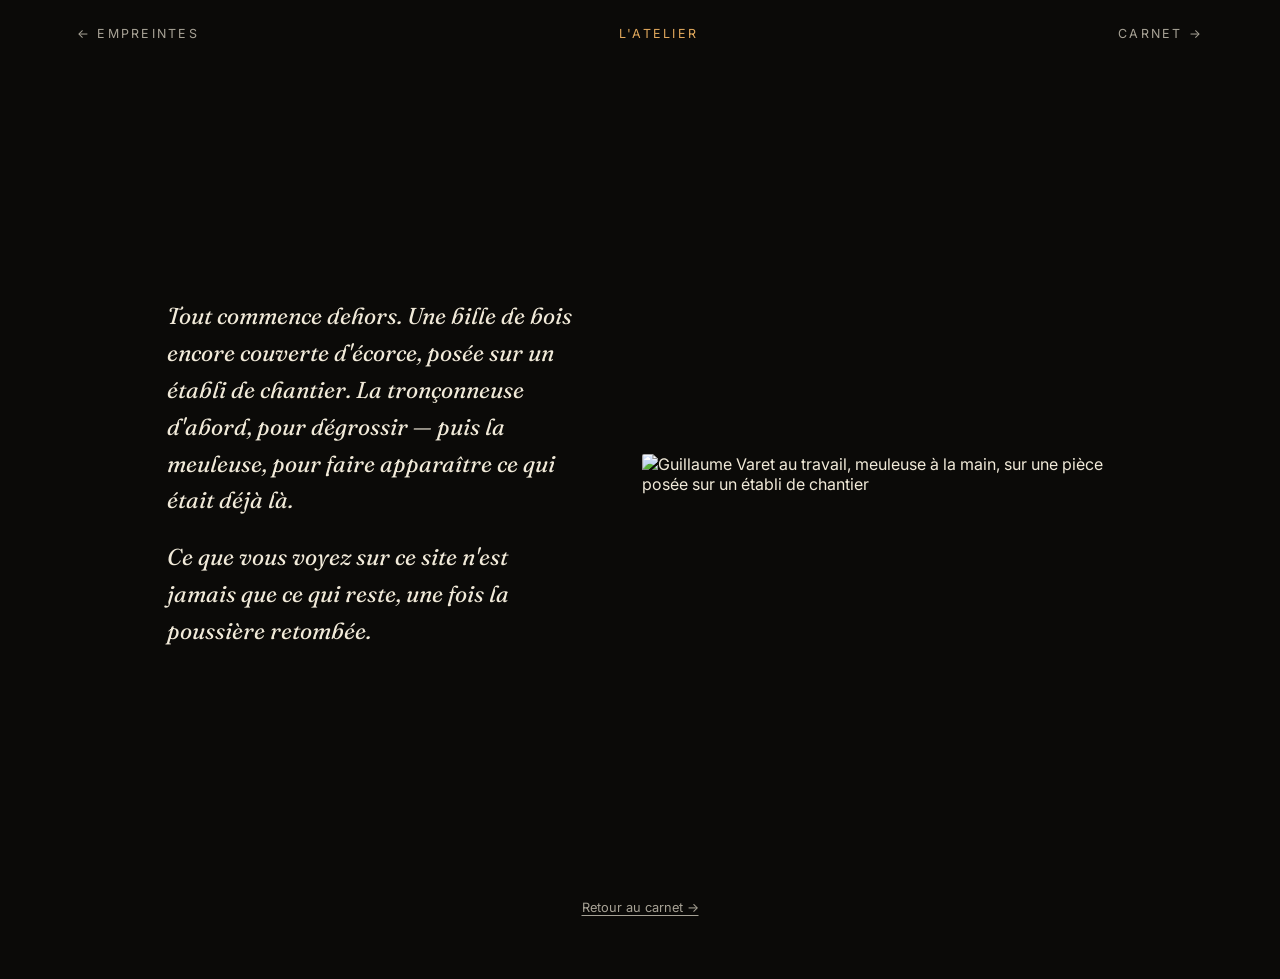
==== atelier.html @ 839ac5d3 "2115" ====
<!DOCTYPE html>
<html lang="fr">
<head>
<meta charset="UTF-8">
<meta name="viewport" content="width=device-width, initial-scale=1.0">
<title>L'atelier — Guillaume Varet</title>
<link rel="preconnect" href="https://fonts.googleapis.com">
<link rel="preconnect" href="https://fonts.gstatic.com" crossorigin>
<link href="https://fonts.googleapis.com/css2?family=Fraunces:ital,opsz,wght@0,9..144,400;1,9..144,500;1,9..144,600&family=Inter:wght@400;500&display=swap" rel="stylesheet">
<link rel="stylesheet" href="css/style.css">
</head>
<body>

<nav class="top-nav">
  <a href="empreintes.html">&larr; Empreintes</a>
  <a class="current">L'atelier</a>
  <a href="index.html">Carnet &rarr;</a>
</nav>

<main class="atelier">
  <div class="atelier-text">
    <p>Tout commence dehors. Une bille de bois encore couverte d'écorce, posée sur un établi de chantier. La tronçonneuse d'abord, pour dégrossir — puis la meuleuse, pour faire apparaître ce qui était déjà là.</p>
    <br>
    <p>Ce que vous voyez sur ce site n'est jamais que ce qui reste, une fois la poussière retombée.</p>
  </div>
  <div class="atelier-img">
    <img src="images/atelier/etabli.jpg" alt="Guillaume Varet au travail, meuleuse à la main, sur une pièce posée sur un établi de chantier">
  </div>
</main>

<p class="page-footer"><a href="index.html">Retour au carnet &rarr;</a></p>

</body>
</html>
---- css/style.css ----
:root{
  --ink-black: #0b0a08;
  --ink-soft: #131110;
  --ember: #c9883f;
  --ember-bright: #e0a85c;
  --cream: #f1ead9;
  --cream-dim: rgba(241,234,217,0.68);
  --cream-faint: rgba(241,234,217,0.4);
}

*{ margin:0; padding:0; box-sizing:border-box; }

html, body{ height:100%; background:var(--ink-black); }

body{
  font-family:'Inter', sans-serif;
  color: var(--cream);
}

a{ color:inherit; }

/* ---------- Top nav (gallery + atelier pages) ---------- */

.top-nav{
  position: fixed;
  top: 0; left: 0; right: 0;
  z-index: 30;
  display: flex;
  align-items: center;
  justify-content: space-between;
  padding: 1.6rem 6vw;
  font-family:'Inter', sans-serif;
  font-size: 0.78rem;
  letter-spacing: 0.18em;
  text-transform: uppercase;
}

.top-nav a{
  text-decoration: none;
  color: var(--cream-dim);
  transition: color 0.25s ease;
}

.top-nav a:hover{ color: var(--ember-bright); }

.top-nav .current{ color: var(--ember-bright); }

/* ---------- Hero (index only) ---------- */

.hero{
  position:relative;
  height:100vh;
  width:100vw;
  display:flex;
  align-items:flex-end;
}

.hero-img{
  position:absolute;
  inset:0;
  width:100%;
  height:100%;
  object-fit:cover;
  object-position:55% 30%;
}

.overlay{
  position:absolute;
  inset:0;
  background:
    linear-gradient(to top, rgba(11,10,8,0.96) 0%, rgba(11,10,8,0.55) 28%, rgba(11,10,8,0.05) 55%, rgba(11,10,8,0.25) 100%);
}

.hero-content{
  position:relative;
  z-index:2;
  padding: 0 6vw 8vh;
  max-width: 900px;
  opacity:0;
  transform: translateY(14px);
  animation: rise 1.1s ease-out 0.2s forwards;
}

.eyebrow{
  font-family:'Inter', sans-serif;
  font-weight:500;
  font-size: clamp(0.7rem, 1.1vw, 0.85rem);
  letter-spacing: 0.32em;
  text-transform: uppercase;
  color: var(--ember-bright);
  margin-bottom: 0.9rem;
}

.name{
  font-family:'Fraunces', serif;
  font-style: italic;
  font-weight: 500;
  font-size: clamp(2.6rem, 8.5vw, 6.2rem);
  line-height: 0.98;
  color: var(--cream);
  letter-spacing: -0.01em;
}

.medium{
  margin-top: 1.1rem;
  font-family:'Fraunces', serif;
  font-weight: 400;
  font-size: clamp(1rem, 1.6vw, 1.25rem);
  color: var(--cream-dim);
  letter-spacing: 0.01em;
}

.medium::before{
  content:"";
  display:inline-block;
  width: 28px;
  height: 1px;
  background: var(--ember);
  margin-right: 0.8em;
  vertical-align: middle;
}

@keyframes rise{
  to{ opacity:1; transform: translateY(0); }
}

@media (max-width: 600px){
  .hero-content{ padding: 0 7vw 9vh; }
}

/* ---------- Entrance (table of contents, on index) ---------- */

.entrance{
  padding: 7rem 6vw 8rem;
  max-width: 1100px;
  margin: 0 auto;
}

.entrance-eyebrow{
  font-family:'Inter', sans-serif;
  font-size: 0.78rem;
  letter-spacing: 0.28em;
  text-transform: uppercase;
  color: var(--ember-bright);
  margin-bottom: 2.2rem;
}

.toc{
  display: grid;
  gap: 0;
  border-top: 1px solid rgba(241,234,217,0.14);
}

.toc-item{
  display: flex;
  align-items: baseline;
  justify-content: space-between;
  gap: 2rem;
  padding: 2.1rem 0;
  border-bottom: 1px solid rgba(241,234,217,0.14);
  text-decoration: none;
  transition: padding-left 0.35s ease;
}

.toc-item:hover{ padding-left: 0.8rem; }

.toc-title{
  font-family:'Fraunces', serif;
  font-style: italic;
  font-weight: 500;
  font-size: clamp(1.7rem, 4vw, 2.6rem);
  color: var(--cream);
  white-space: nowrap;
}

.toc-deck{
  font-family:'Inter', sans-serif;
  font-size: 0.92rem;
  line-height: 1.5;
  color: var(--cream-dim);
  text-align: right;
  max-width: 38ch;
}

.toc-item:hover .toc-title{ color: var(--ember-bright); }

@media (max-width: 640px){
  .toc-item{ flex-direction: column; align-items: flex-start; gap: 0.6rem; }
  .toc-deck{ text-align: left; }
}

/* ---------- Carnet (page-turner for galleries) ---------- */

.carnet{
  min-height: 100vh;
  display: flex;
  flex-direction: column;
  justify-content: center;
  padding: 9rem 6vw 6rem;
  max-width: 1280px;
  margin: 0 auto;
}

.spread{
  display: none;
  animation: spread-in 0.6s ease;
}

.spread.is-active{ display: block; }

@keyframes spread-in{
  from{ opacity: 0; transform: translateY(10px); }
  to{ opacity: 1; transform: translateY(0); }
}

.spread-images{
  display: grid;
  grid-template-columns: 1fr;
  gap: 1.4rem;
  margin-bottom: 2.2rem;
}

.spread-images.has-two{
  grid-template-columns: 1fr 1fr;
}

.spread-images img{
  width: 100%;
  height: min(62vh, 560px);
  object-fit: cover;
  border-radius: 2px;
  display: block;
}

.spread.is-intro .spread-images{ display: none; }

.spread-text{
  max-width: 62ch;
}

.spread.is-intro .spread-text{
  max-width: 56ch;
}

.spread-text p{
  font-family:'Fraunces', serif;
  font-style: italic;
  font-size: clamp(1.05rem, 1.6vw, 1.4rem);
  line-height: 1.55;
  color: var(--cream);
}

.spread.is-intro .spread-text p{
  font-size: clamp(1.3rem, 2.4vw, 1.9rem);
}

@media (max-width: 720px){
  .spread-images.has-two{ grid-template-columns: 1fr; }
  .spread-images img{ height: 46vh; }
}

/* ---------- Carnet controls ---------- */

.carnet-controls{
  display: flex;
  align-items: center;
  gap: 1.4rem;
  margin-top: 3rem;
}

.carnet-btn{
  width: 46px;
  height: 46px;
  border-radius: 50%;
  border: 1px solid var(--cream-faint);
  background: transparent;
  color: var(--cream);
  font-size: 1.1rem;
  cursor: pointer;
  display: flex;
  align-items: center;
  justify-content: center;
  transition: border-color 0.25s ease, color 0.25s ease;
}

.carnet-btn:hover{ border-color: var(--ember-bright); color: var(--ember-bright); }

.carnet-btn:disabled{ opacity: 0.25; cursor: default; }
.carnet-btn:disabled:hover{ border-color: var(--cream-faint); color: var(--cream); }

.carnet-count{
  font-family:'Inter', sans-serif;
  font-size: 0.8rem;
  letter-spacing: 0.1em;
  color: var(--cream-dim);
  min-width: 4ch;
}

@media (prefers-reduced-motion: reduce){
  .spread{ animation: none; }
}

/* ---------- Atelier page ---------- */

.atelier{
  min-height: 100vh;
  display: flex;
  align-items: center;
  padding: 9rem 6vw 6rem;
  max-width: 1100px;
  margin: 0 auto;
  gap: 4rem;
}

.atelier-text{ flex: 1 1 360px; max-width: 50ch; }

.atelier-text p{
  font-family:'Fraunces', serif;
  font-style: italic;
  font-size: clamp(1.15rem, 1.8vw, 1.5rem);
  line-height: 1.6;
  color: var(--cream);
}

.atelier-img{ flex: 1 1 420px; }

.atelier-img img{
  width: 100%;
  border-radius: 2px;
  display: block;
}

@media (max-width: 860px){
  .atelier{ flex-direction: column; padding-top: 7.5rem; }
}

/* ---------- Footer nav (bottom of gallery / atelier pages) ---------- */

.page-footer{
  text-align: center;
  padding: 0 6vw 4rem;
  font-family:'Inter', sans-serif;
  font-size: 0.8rem;
  color: var(--cream-faint);
}

.page-footer a{
  text-decoration: underline;
  text-underline-offset: 3px;
  color: var(--cream-dim);
}

.page-footer a:hover{ color: var(--ember-bright); }
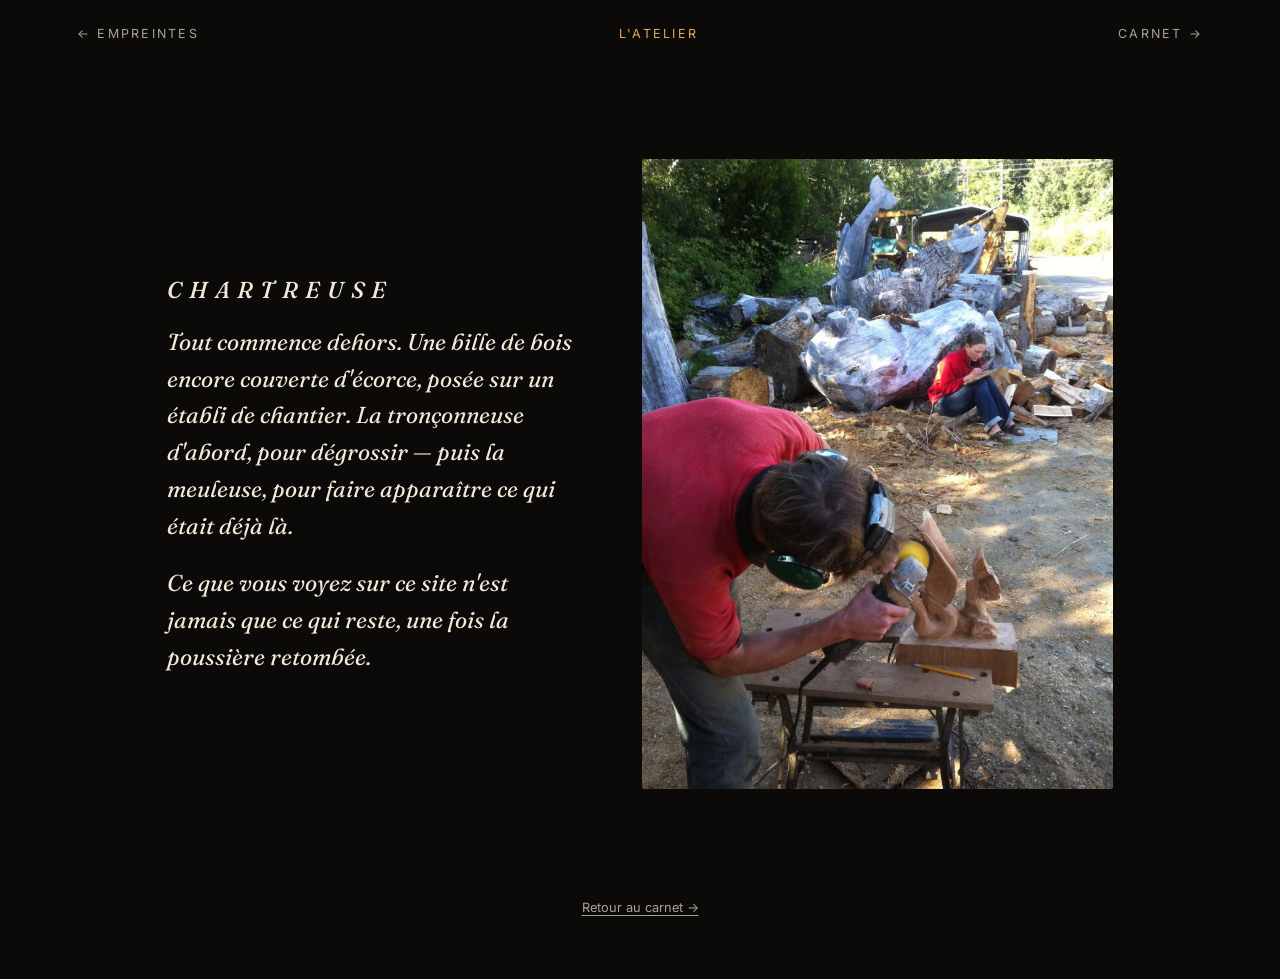
==== commit 9daa1c2e: "2122" ====
--- a/atelier.html
+++ b/atelier.html
@@ -19,6 +19,7 @@
 
 <main class="atelier">
   <div class="atelier-text">
+    <p class="eyebrow">Chartreuse</p>
     <p>Tout commence dehors. Une bille de bois encore couverte d'écorce, posée sur un établi de chantier. La tronçonneuse d'abord, pour dégrossir — puis la meuleuse, pour faire apparaître ce qui était déjà là.</p>
     <br>
     <p>Ce que vous voyez sur ce site n'est jamais que ce qui reste, une fois la poussière retombée.</p>
--- a/css/style.css
+++ b/css/style.css
@@ -120,6 +120,47 @@
   vertical-align: middle;
 }
 
+.hero-nav{
+  margin-top: 2.4rem;
+  display: flex;
+  align-items: baseline;
+  gap: 1.1rem;
+  flex-wrap: wrap;
+}
+
+.hero-nav a{
+  font-family:'Fraunces', serif;
+  font-style: italic;
+  font-weight: 500;
+  font-size: clamp(1.05rem, 2vw, 1.5rem);
+  color: var(--cream);
+  text-decoration: none;
+  position: relative;
+  padding-bottom: 3px;
+  transition: color 0.3s ease;
+}
+
+.hero-nav a::after{
+  content:"";
+  position: absolute;
+  left: 0; bottom: -1px;
+  width: 0;
+  height: 1px;
+  background: var(--ember-bright);
+  transition: width 0.4s cubic-bezier(.2,.7,.2,1);
+}
+
+.hero-nav a:hover{ color: var(--ember-bright); }
+.hero-nav a:hover::after{ width: 100%; }
+
+.hero-nav .sep{
+  font-family:'Fraunces', serif;
+  font-style: italic;
+  color: var(--ember);
+  opacity: 0.65;
+  font-size: 1.1rem;
+}
+
 @keyframes rise{
   to{ opacity:1; transform: translateY(0); }
 }
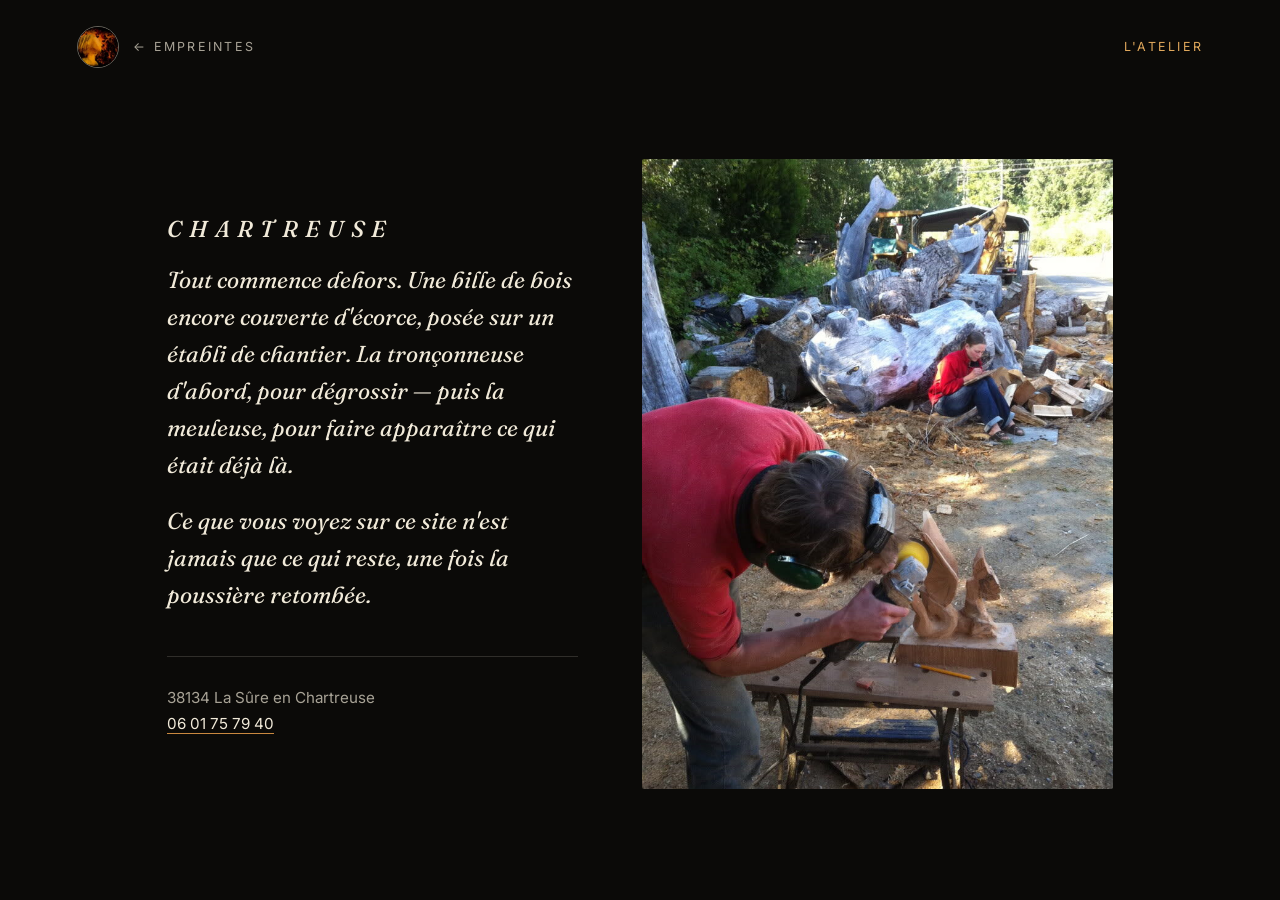
==== commit 357d55a6: "2150" ====
--- a/atelier.html
+++ b/atelier.html
@@ -11,10 +11,14 @@
 </head>
 <body>
 
+<div class="bg-texture" aria-hidden="true"></div>
+
 <nav class="top-nav">
-  <a href="empreintes.html">&larr; Empreintes</a>
+  <div class="top-nav-side">
+    <a class="nav-icon" href="index.html" aria-label="Retour au carnet"><img src="images/nav-icon.jpg" alt=""></a>
+    <a href="empreintes.html">&larr; Empreintes</a>
+  </div>
   <a class="current">L'atelier</a>
-  <a href="index.html">Carnet &rarr;</a>
 </nav>
 
 <main class="atelier">
@@ -23,13 +27,20 @@
     <p>Tout commence dehors. Une bille de bois encore couverte d'écorce, posée sur un établi de chantier. La tronçonneuse d'abord, pour dégrossir — puis la meuleuse, pour faire apparaître ce qui était déjà là.</p>
     <br>
     <p>Ce que vous voyez sur ce site n'est jamais que ce qui reste, une fois la poussière retombée.</p>
+
+    <div class="contact-block">
+      <p>
+        38134 La Sûre&nbsp;en&nbsp;Chartreuse<br>
+        <a href="tel:0601757940">06 01 75 79 40</a>
+      </p>
+    </div>
   </div>
   <div class="atelier-img">
-    <img src="images/atelier/etabli.jpg" alt="Guillaume Varet au travail, meuleuse à la main, sur une pièce posée sur un établi de chantier">
+    <div class="spread-img-wrap" style="height: min(70vh, 640px);">
+      <img src="images/atelier/etabli.jpg" alt="Guillaume Varet au travail, meuleuse à la main, sur une pièce posée sur un établi de chantier">
+    </div>
   </div>
 </main>
 
-<p class="page-footer"><a href="index.html">Retour au carnet &rarr;</a></p>
-
 </body>
 </html>
--- a/css/style.css
+++ b/css/style.css
@@ -45,6 +45,62 @@
 
 .top-nav .current{ color: var(--ember-bright); }
 
+.nav-icon{
+  width: 42px;
+  height: 42px;
+  border-radius: 50%;
+  overflow: hidden;
+  border: 1.5px solid var(--cream-faint);
+  flex-shrink: 0;
+  transition: border-color 0.3s ease, transform 0.3s ease;
+}
+
+.nav-icon img{
+  width: 100%;
+  height: 100%;
+  object-fit: cover;
+  display: block;
+}
+
+.nav-icon:hover{
+  border-color: var(--ember-bright);
+  transform: scale(1.08) rotate(-6deg);
+}
+
+.top-nav-side{
+  display: flex;
+  align-items: center;
+  gap: 0.9rem;
+}
+
+/* ---------- Ambient background texture (non-hero pages) ---------- */
+
+.bg-texture{
+  position: fixed;
+  inset: 0;
+  z-index: -1;
+  background: url('../images/bg-texture.jpg') center / cover no-repeat;
+  animation: bg-drift 40s ease-in-out infinite alternate;
+}
+
+.bg-texture::after{
+  content:"";
+  position:absolute;
+  inset:0;
+  background:
+    radial-gradient(ellipse at 30% 20%, rgba(11,10,8,0.55), rgba(11,10,8,0.93) 65%),
+    rgba(11,10,8,0.55);
+}
+
+@keyframes bg-drift{
+  from{ transform: scale(1.06) translate(0,0); }
+  to{ transform: scale(1.14) translate(-1.5%, -1%); }
+}
+
+@media (prefers-reduced-motion: reduce){
+  .bg-texture{ animation: none; }
+}
+
 /* ---------- Hero (index only) ---------- */
 
 .hero{
@@ -244,14 +300,21 @@
 
 .spread{
   display: none;
-  animation: spread-in 0.6s ease;
 }
 
 .spread.is-active{ display: block; }
 
-@keyframes spread-in{
-  from{ opacity: 0; transform: translateY(10px); }
-  to{ opacity: 1; transform: translateY(0); }
+.spread.enter-next{ animation: spread-in-next 0.65s cubic-bezier(.2,.7,.2,1); }
+.spread.enter-prev{ animation: spread-in-prev 0.65s cubic-bezier(.2,.7,.2,1); }
+
+@keyframes spread-in-next{
+  from{ opacity: 0; transform: translateX(36px); }
+  to{ opacity: 1; transform: translateX(0); }
+}
+
+@keyframes spread-in-prev{
+  from{ opacity: 0; transform: translateX(-36px); }
+  to{ opacity: 1; transform: translateX(0); }
 }
 
 .spread-images{
@@ -265,12 +328,23 @@
   grid-template-columns: 1fr 1fr;
 }
 
-.spread-images img{
+.spread-img-wrap{
+  overflow: hidden;
+  border-radius: 2px;
+  height: min(62vh, 560px);
+}
+
+.spread-img-wrap img{
   width: 100%;
-  height: min(62vh, 560px);
+  height: 100%;
   object-fit: cover;
-  border-radius: 2px;
   display: block;
+  animation: ken-burns 14s ease-out forwards;
+}
+
+@keyframes ken-burns{
+  from{ transform: scale(1.07); }
+  to{ transform: scale(1); }
 }
 
 .spread.is-intro .spread-images{ display: none; }
@@ -339,6 +413,8 @@
 
 @media (prefers-reduced-motion: reduce){
   .spread{ animation: none; }
+  .spread.enter-next, .spread.enter-prev{ animation: none; }
+  .spread-images img{ animation: none; }
 }
 
 /* ---------- Atelier page ---------- */
@@ -363,13 +439,30 @@
   color: var(--cream);
 }
 
+.contact-block{
+  margin-top: 2.6rem;
+  padding-top: 1.8rem;
+  border-top: 1px solid rgba(241,234,217,0.16);
+}
+
+.contact-block p{
+  font-family:'Inter', sans-serif;
+  font-style: normal;
+  font-size: 0.95rem;
+  line-height: 1.7;
+  color: var(--cream-dim);
+}
+
+.contact-block a{
+  color: var(--cream);
+  text-decoration: none;
+  border-bottom: 1px solid var(--ember);
+  transition: color 0.25s ease, border-color 0.25s ease;
+}
+
+.contact-block a:hover{ color: var(--ember-bright); border-color: var(--ember-bright); }
+
 .atelier-img{ flex: 1 1 420px; }
-
-.atelier-img img{
-  width: 100%;
-  border-radius: 2px;
-  display: block;
-}
 
 @media (max-width: 860px){
   .atelier{ flex-direction: column; padding-top: 7.5rem; }
